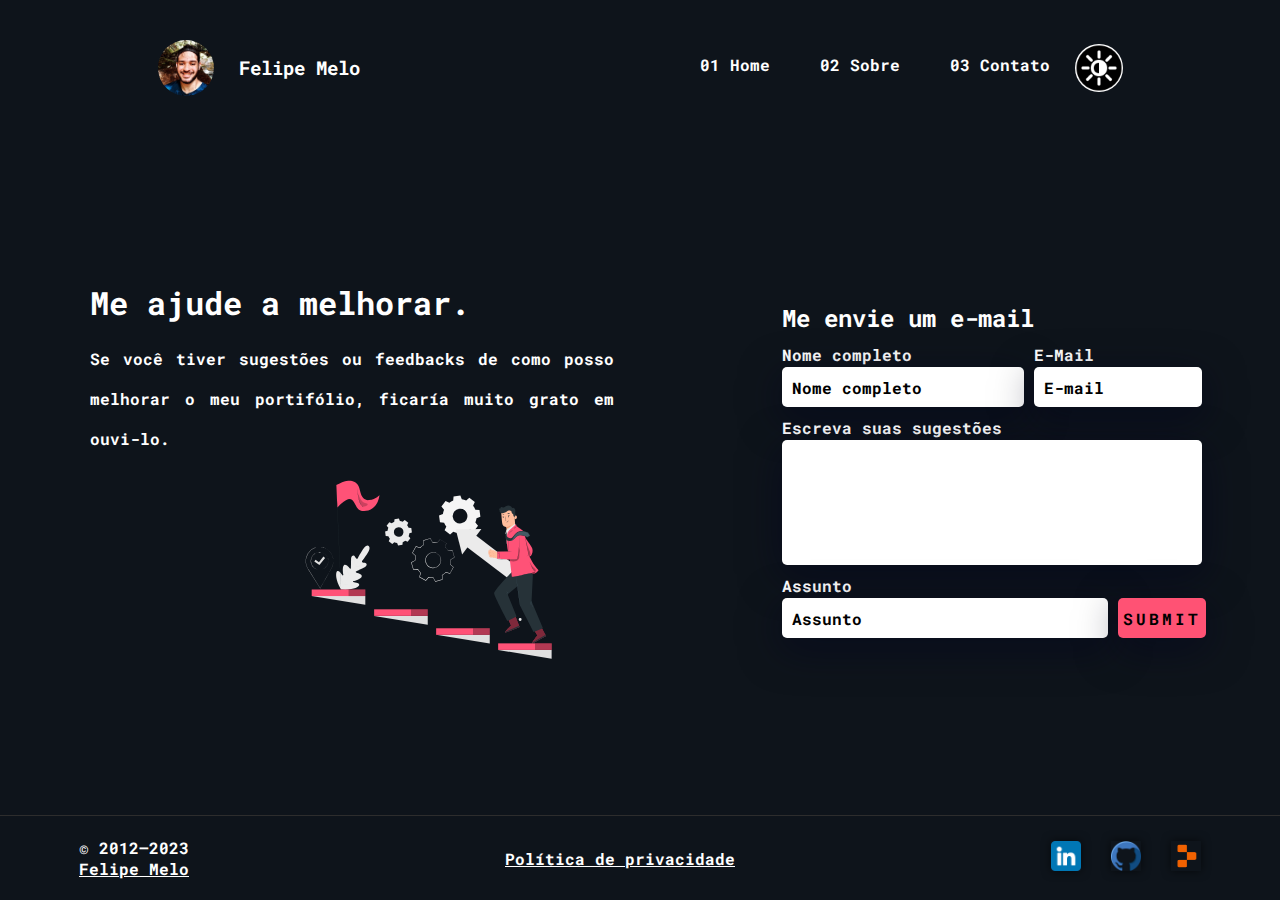
==== public/contato.html @ fcbf8673 "melhorando responssividade" ====
<!DOCTYPE html>
<html lang="en">
<head>
    <meta charset="UTF-8">
    <meta http-equiv="X-UA-Compatible" content="IE=edge">
    <meta name="viewport" content="width=device-width, initial-scale=1.0">
    <link rel="stylesheet" href="assets/css/contato/contato.css">
    <link rel="stylesheet" href="assets/css/common/header.css">
    <link rel="stylesheet" href="assets/css/common/scroll_bar.css">
    <link rel="stylesheet" href="assets/css/common/footer.css">
    <link rel="stylesheet" href="assets/css/contato/contato_responsive.css">
    <link rel="stylesheet" href="assets/css/common/menu_responsive.css">
    <title>Contato</title>
</head>
<body>
    <header class="header_tag">
        <div class="container">
            <a href="" class="header_my_info">
                <img class="header_avatar" src="assets/imgs/index/foto_de_perfil.jpg" alt="minha foto de apresentação">
                <span class="header_name">
                    <strong><h3>Felipe Melo</h3></strong>
                </span>
            </a>
            <div class="header_nav">
                <nav class="nav" role="navigation">
                    <ul class="nav_ul_menu">
                        <li class="nav_item">
                            <h4><strong>01</strong><a href="index.html"> Home</a></h4>
                        </li>
                        <li class="nav_item">
                            <h4><strong>02</strong><a href="sobre.html"> Sobre</a></h4>
                        </li>
                        <li class="nav_item">
                            <h4><strong>03</strong><a href="contato.html"> Contato</a></h4>
                        </li>
                    </ul>
                </nav>
                <button class="tema"></button>
            </div>
            <img src="assets/imgs/index/burger-bar.png" alt="menu" class="btn_menu" onclick="show_menu_bar()">
        </div>
    </header>
    <main class="container_main">
        <section class="left_container">
            <div>
                
                <section class="my_text">
                    <h1>
                        Me ajude a melhorar.
                    </h1>
                    <h4>
                        Se você tiver sugestões ou feedbacks de
                        como posso melhorar o meu portifólio, ficaría
                        muito grato em ouvi-lo.
                        
                    </h4>
                </section>
                
                <section class="my_animation">
                    <img src="assets/imgs/sobre/in-progress-animate.svg" class="svg_melhoria" alt="animação de melhoria continua">
                </section>
                    
                
            </div>
        </section>
        <section class="right_container">
            <form action="" class="form">
                <h2>Me envie um e-mail</h2>

                <div class="nome_email_container">
                    <label for="nome_completo" class="nome_completo"><strong>Nome completo</strong>
                        <input type="text" id="nome_completo" placeholder="Nome completo" autocomplete="name">
                    </label>
                    
                    <label for="e_mail" class="e_mail"><strong>E-Mail</strong>
                        <input type="email" id="e_mail" placeholder="E-mail" autocomplete="email">
                    </label>
                </div>

                <label for="dercricao"><strong>Escreva suas sugestões</strong></label>
                <textarea name="" id="dercricao" rows="5"></textarea>
                
                <div class="assunto_submit_container">
    
                    <label for="assunto" class="assunto "><strong>Assunto</strong>
                        <input type="text" id="assunto" placeholder="Assunto">
                    </label>

                    <label for="submit" class="label_btn_enviar">
                        <input type="submit" class="btn_enviar">
                    </label>
                </div>
            </form>
        </section>
    </main>
    <menu class="responsive_menu" id="responsive_menu">
        <div>
            <header class="header_responsive_menu">
                <img src="assets/imgs/index/reject.png" alt="botão de fechar" class="btn_fechar" onclick="hide_menu_bar()">
            </header>
            <nav>
                <ul class="nav_ul_responsive_menu">
                    <li class="nav_item">
                        <h4><strong>01</strong><a href="index.html"> Home</a></h4>
                    </li>
                    <li class="nav_item">
                        <h4><strong>02</strong><a href="sobre.html"> Sobre</a></h4>
                    </li>
                    <li class="nav_item">
                        <h4><strong>03</strong><a href="contato.html"> Contato</a></h4>
                    </li>
                </ul>
            </nav>
        </div>
        <button class="tema_menu"></button>
    </menu>
    <footer class="footer">
        <div>
            <h4>© 2012–2023 <a href=""> <br> Felipe Melo</a></h4>
        </div>
        <p>
            <a href="#" class="privacy_policy"><h4>Política de privacidade</h4></a>
        </p>
        <div class="contatos">
            <a href="https://www.linkedin.com/in/felipe-melo-441040174" target="_blank"><img src="assets/imgs/index/linkedin.png" alt="logo do linkedin"></a>
            <a href="https://github.com/FelpsMelow" target="_blank"><img src="assets/imgs/index/github.png" alt="logo do github"></a>
            <a href="https://replit.com/@FelpsMelow" target="_blank"><img src="assets/imgs/index/New_Replit_Logo.svg.png" alt="logo do replit"></a>
        </div>
    </footer>
    <script type="text/JavaScript" src="assets/js/common/responsive_header.js"></script>
</body>
</html>
---- public/assets/css/contato/contato.css ----
@import url('https://fonts.googleapis.com/css2?family=Roboto+Mono:ital,wght@0,100;1,100;1,200&display=swap');
@import url('https://fonts.googleapis.com/css2?family=Flow+Circular&display=swap');
body * {
    box-sizing: border-box;
    margin: 0;
    padding: 0;
    font-family: 'Roboto Mono', monospace;
}

body {
    overflow-x: hidden;
    margin: 0;
    background-color: #0e141b;
    color: white; /*Alterando a cor das fontes temporariamento por aqui*/
    display: flex;
    flex-direction: column;
    align-items: center;
}

.container_main {
    margin-top: 15vh;
    width: 100%;
    height: calc(85vh - 85px);
    display: flex;
    flex-direction: row;
}

.left_container {
    width: 55%;
    display: flex;
    flex-direction: column;
    justify-content: center;
    align-items: center;
}

.left_container div {
    width: 80%;
    padding: 20px;
    display: flex;
    flex-direction: column;
    text-align: left;
}

.my_text h1 {
    font-size: 2rem;
    margin-bottom: 15px;
}

.my_text h4 {
    font-size: 1rem;
    line-height: 40px;
    margin-bottom: 10px;
    text-align: justify;
}

.my_animation {
    width: 100%;
    display: flex;

    flex-direction: row;
    justify-content: end;
    align-items: flex-end;

}

.svg_melhoria {
    width: 300px;
    margin-right: 25px;
}






.right_container {
    width: 45%;
    display: flex;
    flex-direction: column;
    justify-content: center;
    align-items: center;
}

.form {
    width: 80%;
    display: flex;
    flex-direction: column;
    padding: 20px;
}

.form h2 {
    margin-bottom: 10px;
}

.nome_email_container {
    display: flex;
    flex-direction: row;
    justify-content: space-between;
}

.nome_completo {
    width: calc(60% - 10px);
}

.e_mail {
    width: 40%;
}

.form input::placeholder {
    color: black;
    font-weight: bolder;
}

input::content {
    color: black;
}

.form input {
    width: 100%;
    height: 40px;
    padding-left: 10px;
    margin-bottom: 10px;
    margin-top: 2px;
    border: none;
    outline: none;
    border-radius: 5px;
    box-shadow: 0px 10px 40px #02032083;
    color: #000000;
    font-size: 12pt;
    font-weight: bolder;
}

.form textarea {
    padding: 10px;
    resize: none;
    margin-bottom: 10px;
    margin-top: 2px;
    border: none;
    outline: none;
    border-radius: 5px;
    box-shadow: 0px 10px 40px #02032083;
    color: #000000;
    font-size: 12pt;
    font-weight: bolder;
}

.assunto_submit_container {
    display: flex;
    flex-direction: row;
    justify-content: space-between;
    align-items: flex-end;
}

.assunto {
    width: calc(80% - 10px);
}

.label_btn_enviar {
    width: 20%;
}

.btn_enviar {
    border: none;
    min-width: 88px;
    padding: 0 !important;
    border-radius: 8px;
    outline: none;
    text-transform: uppercase;
    font-weight: bolder;
    letter-spacing: 3px;
    color: #ffffff;
    margin-right: 20px;
    background-color: #ff5274;
    cursor: pointer;
    box-shadow: 0px 10px 20px -12px #854e07be;
}
---- public/assets/css/common/header.css ----
.header_tag {
    position: fixed;
    background-color: #0e141b;

}

/*Iniciando os elementos da página */
.btn_menu{
    display: none;
}

.responsive_menu {
    display: none;
}

.container {
    width: 100vw;
    height: 15vh;
    display: flex;
    flex-direction: row;
    justify-content: space-around;
    align-items: center;
}

.header_my_info {
    width: max-content;
    display: flex;
    flex-direction: row;
    align-items: center;
    text-decoration: none;
    color: white;
}

.header_avatar {
    width: 3.5rem;
    height: 3.5rem;
    border-radius: 50%;
    margin-right: 25px;
}

.header_nav {
    display: flex;
    flex-direction: row;
}

.nav_ul_menu {
    list-style: none;
    display: flex;
    flex-direction: row; 
}

.nav_item {
    cursor: pointer;
    padding: 10px 25px;
}

.nav_item h4 a {
    text-decoration: none;
    color: white;
}

.nav_item h4:hover {
    margin-top: 1px;
    border-bottom: 4px solid #ff5277;
}

button {
    width: 3rem;
    height: 3rem;
    background-image: url(../../imgs/index/mode.png);
    background-position: center center;
    background-size: cover;
    background-color: white;
    border: none;
    border-radius: 50%;
    display: flex;
    flex-direction: column;
    justify-content: center;
    align-items: center;
    cursor: pointer;

}
---- public/assets/css/common/scroll_bar.css ----
::-webkit-scrollbar-track {
    background-color: #F4F4F4;
}
::-webkit-scrollbar {
    width: 6px;
    background: #F4F4F4;
}
::-webkit-scrollbar-thumb {
    background: #161515d0;
}
---- public/assets/css/common/footer.css ----
.footer {
    width: 100%;
    height: 85px;
    display: flex;
    flex-direction: row;
    justify-content: space-around;
    align-items: center;
    padding: 20px 0;
    border-top: 1px solid #2d2d2d;
}

.footer div h4 a{
    color: white;
    width: max-content;
}

.privacy_policy {
    color: white;
}

.contatos {
    display: flex;
    flex-direction: row;
    justify-content: space-between;
    align-items: center;
    width: 150px;
}

.contatos a img {
    height: 30px;
    box-shadow: 0 0 10px rgba(0,0,0,0.6);
}
---- public/assets/css/contato/contato_responsive.css ----
@media screen and (max-width: 1150px) , (max-height: 560px) {
    .container_main {
        display: flex;
        flex-direction: column;
        align-items: center;
        height: max-content;
    }

    .left_container , .right_container {
        width: 100%;
        padding: 5px;
    }

    .left_container div {
        padding: 0;
    }

    .form {
        padding: 0;
    }

    .my_text {
        text-align: justify;
    }

    .svg_melhoria {
        margin: 0;
    }

    .form h2 {
      font-size: 1.2rem;
    }

    .nome_email_container {
        flex-direction: column;
    }

    .nome_completo {
        width: 100%;
    }
    
    .e_mail {
        width: 100%;
    }

    .assunto_submit_container {
        flex-direction: column;
    }

    .assunto {
        width: 100%;
    }

    .label_btn_enviar {
        width: 100%;
    }

    .footer {
        margin-top: 50px;
    }
}
---- public/assets/css/common/menu_responsive.css ----
@media screen and (max-width: 700px) { 

    .header_nav {
        display: none;
    }

    .btn_menu {
        display: block;
        width: 3rem;
        height: 3rem;
        cursor: pointer;
    }

    .responsive_menu {
        display: none;
        flex-direction: column;
        align-items: center;
        justify-content: space-between;
        position: fixed;
        right: 0;
        width: 150px;
        height: 100vh;
        background-color: #293038;
    }

    .header_responsive_menu {
        width: 100%;
        display: flex;
        flex-direction: row;
        justify-content: flex-end;
    }

    .btn_fechar {
        margin: 5px;
        display: block;
        width: 3rem;
        height: 3rem;
        cursor: pointer;
    }

    .nav_ul_responsive_menu {
        list-style: none;
        display: flex;
        flex-direction: column;
        margin-top: 15px;
    }

    .nav_ul_responsive_menu li {
        margin-bottom: 5px;
    }

    .tema_menu {
        margin-bottom: 20px;
    }

    .privacy_policy {
        display: none;
    }
}
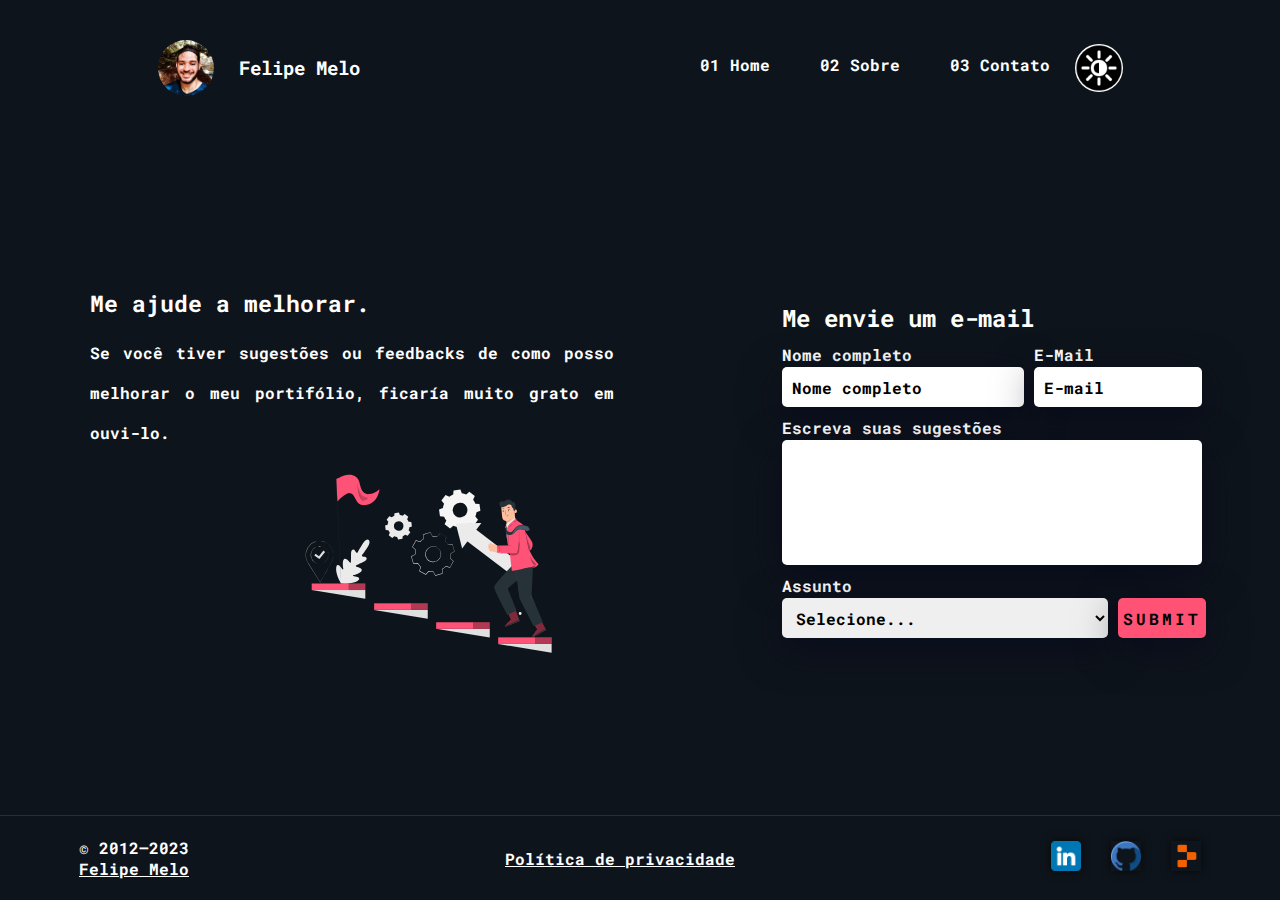
==== commit da89bd94: "mudando o input assunto de text > select" ====
--- a/public/contato.html
+++ b/public/contato.html
@@ -82,8 +82,12 @@
                 
                 <div class="assunto_submit_container">
     
-                    <label for="assunto" class="assunto "><strong>Assunto</strong>
-                        <input type="text" id="assunto" placeholder="Assunto">
+                    <label for="assunto" class="label_assunto "><strong>Assunto</strong>
+                        <select name="assunto" class="assunto" id="assubto">
+                            <option value="">Selecione...</option>
+                            <option value="">Sugestão</option>
+                            <option value="">Recrutamento</option>
+                        </select>
                     </label>
 
                     <label for="submit" class="label_btn_enviar">
--- a/public/assets/css/contato/contato.css
+++ b/public/assets/css/contato/contato.css
@@ -42,7 +42,7 @@
 }
 
 .my_text h1 {
-    font-size: 2rem;
+    font-size: 1.45rem;
     margin-bottom: 15px;
 }
 
@@ -67,11 +67,6 @@
     width: 300px;
     margin-right: 25px;
 }
-
-
-
-
-
 
 .right_container {
     width: 45%;
@@ -151,8 +146,23 @@
     align-items: flex-end;
 }
 
+.label_assunto {
+    width: calc(80% - 10px);
+}
+
 .assunto {
-    width: calc(80% - 10px);
+    width: 100%;
+    height: 40px;
+    padding-left: 10px;
+    margin-bottom: 10px;
+    margin-top: 2px;
+    border: none;
+    outline: none;
+    border-radius: 5px;
+    box-shadow: 0px 10px 40px #02032083;
+    color: #000000;
+    font-size: 12pt;
+    font-weight: bolder;
 }
 
 .label_btn_enviar {
--- a/public/assets/css/contato/contato_responsive.css
+++ b/public/assets/css/contato/contato_responsive.css
@@ -11,16 +11,16 @@
         padding: 5px;
     }
 
+    .left_container {
+        margin-bottom: 50px;
+    }
+
     .left_container div {
         padding: 0;
     }
 
     .form {
         padding: 0;
-    }
-
-    .my_text {
-        text-align: justify;
     }
 
     .svg_melhoria {
@@ -47,7 +47,7 @@
         flex-direction: column;
     }
 
-    .assunto {
+    .label_assunto {
         width: 100%;
     }
 
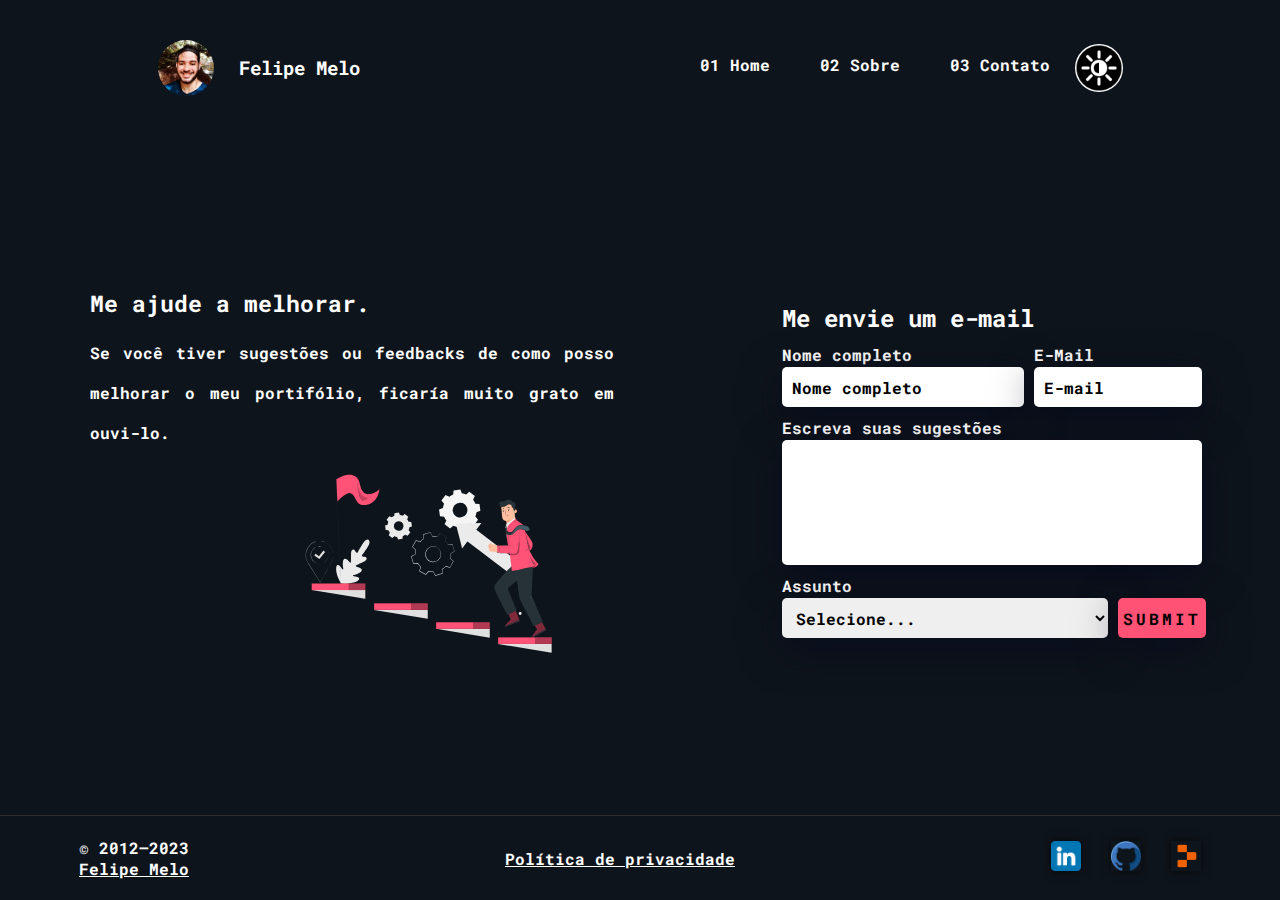
==== commit c605c484: "fazendo alguns ajustes na pagina index" ====
--- a/public/contato.html
+++ b/public/contato.html
@@ -15,7 +15,7 @@
 <body>
     <header class="header_tag">
         <div class="container">
-            <a href="" class="header_my_info">
+            <a href="index.html" class="header_my_info">
                 <img class="header_avatar" src="assets/imgs/index/foto_de_perfil.jpg" alt="minha foto de apresentação">
                 <span class="header_name">
                     <strong><h3>Felipe Melo</h3></strong>
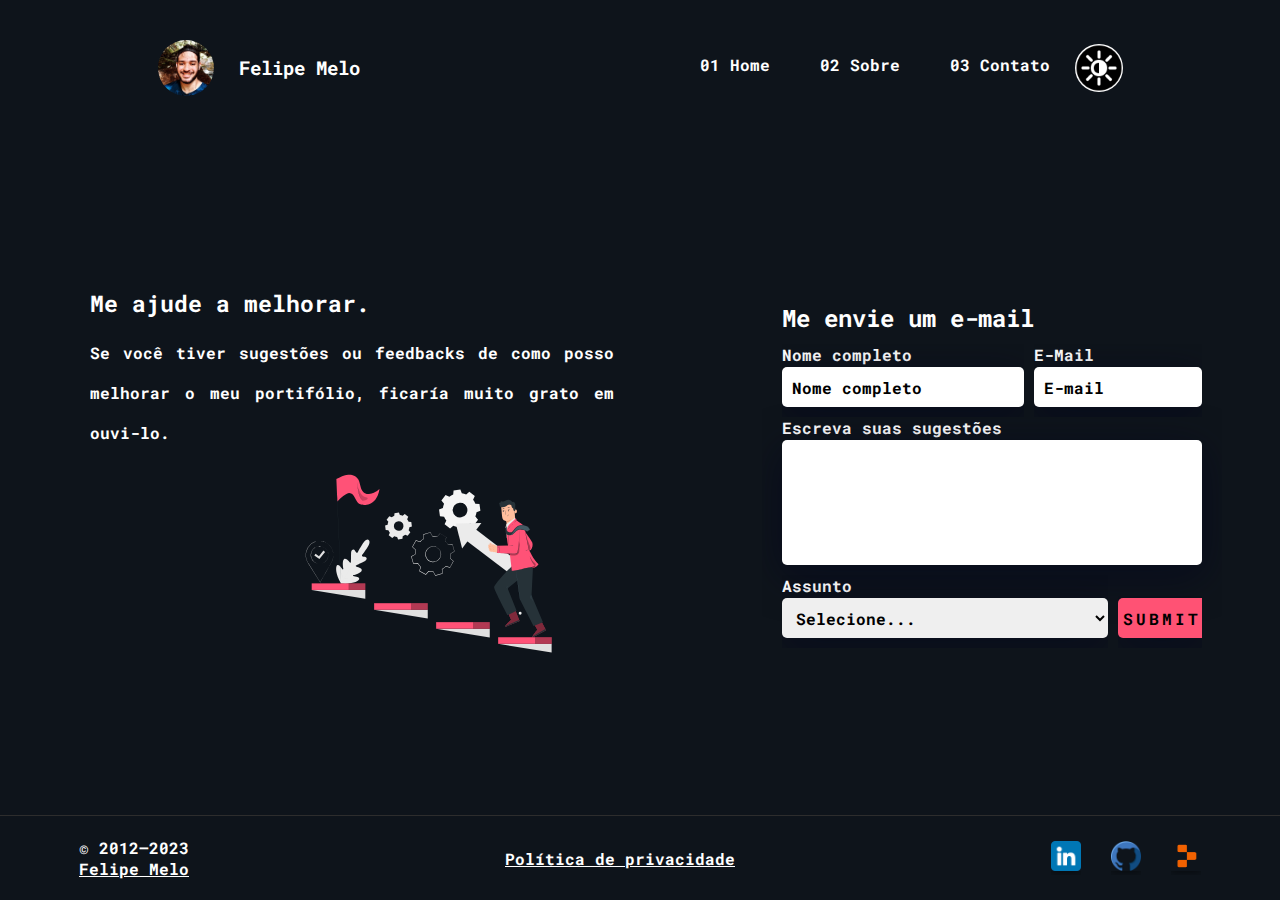
==== commit c35abd2d: "corrigindo overflow" ====
--- a/public/contato.html
+++ b/public/contato.html
@@ -111,7 +111,10 @@
                         <h4><strong>02</strong><a href="sobre.html"> Sobre</a></h4>
                     </li>
                     <li class="nav_item">
-                        <h4><strong>03</strong><a href="contato.html"> Contato</a></h4>
+                        <h4><strong>03</strong><a href="certificados.html"> Certificados</a></h4>
+                    </li>
+                    <li class="nav_item">
+                        <h4><strong>04</strong><a href="contato.html"> Contato</a></h4>
                     </li>
                 </ul>
             </nav>
--- a/public/assets/css/contato/contato.css
+++ b/public/assets/css/contato/contato.css
@@ -5,10 +5,10 @@
     margin: 0;
     padding: 0;
     font-family: 'Roboto Mono', monospace;
+    overflow-x: hidden;
 }
 
 body {
-    overflow-x: hidden;
     margin: 0;
     background-color: #0e141b;
     color: white; /*Alterando a cor das fontes temporariamento por aqui*/
@@ -56,7 +56,6 @@
 .my_animation {
     width: 100%;
     display: flex;
-
     flex-direction: row;
     justify-content: end;
     align-items: flex-end;
--- a/public/assets/css/contato/contato_responsive.css
+++ b/public/assets/css/contato/contato_responsive.css
@@ -1,5 +1,6 @@
 @media screen and (max-width: 1150px) , (max-height: 560px) {
     .container_main {
+        width: 95%;
         display: flex;
         flex-direction: column;
         align-items: center;
@@ -8,7 +9,7 @@
 
     .left_container , .right_container {
         width: 100%;
-        padding: 5px;
+        padding: 0;
     }
 
     .left_container {
@@ -16,19 +17,25 @@
     }
 
     .left_container div {
+        width: 100%;
         padding: 0;
     }
 
     .form {
+        width: 100%;
         padding: 0;
+    }
+
+    .form h2 {
+      font-size: 1.2rem;
+    }
+
+    .my_animation {
+        justify-content: center;
     }
 
     .svg_melhoria {
         margin: 0;
-    }
-
-    .form h2 {
-      font-size: 1.2rem;
     }
 
     .nome_email_container {
--- a/public/assets/css/common/menu_responsive.css
+++ b/public/assets/css/common/menu_responsive.css
@@ -1,4 +1,9 @@
 @media screen and (max-width: 700px) { 
+
+    .container {
+        justify-content: space-between;
+        padding: 0 20px;
+    }
 
     .header_nav {
         display: none;
@@ -12,14 +17,14 @@
     }
 
     .responsive_menu {
+        width: 200px;
+        height: 100vh;
         display: none;
         flex-direction: column;
         align-items: center;
         justify-content: space-between;
         position: fixed;
         right: 0;
-        width: 150px;
-        height: 100vh;
         background-color: #293038;
     }
 
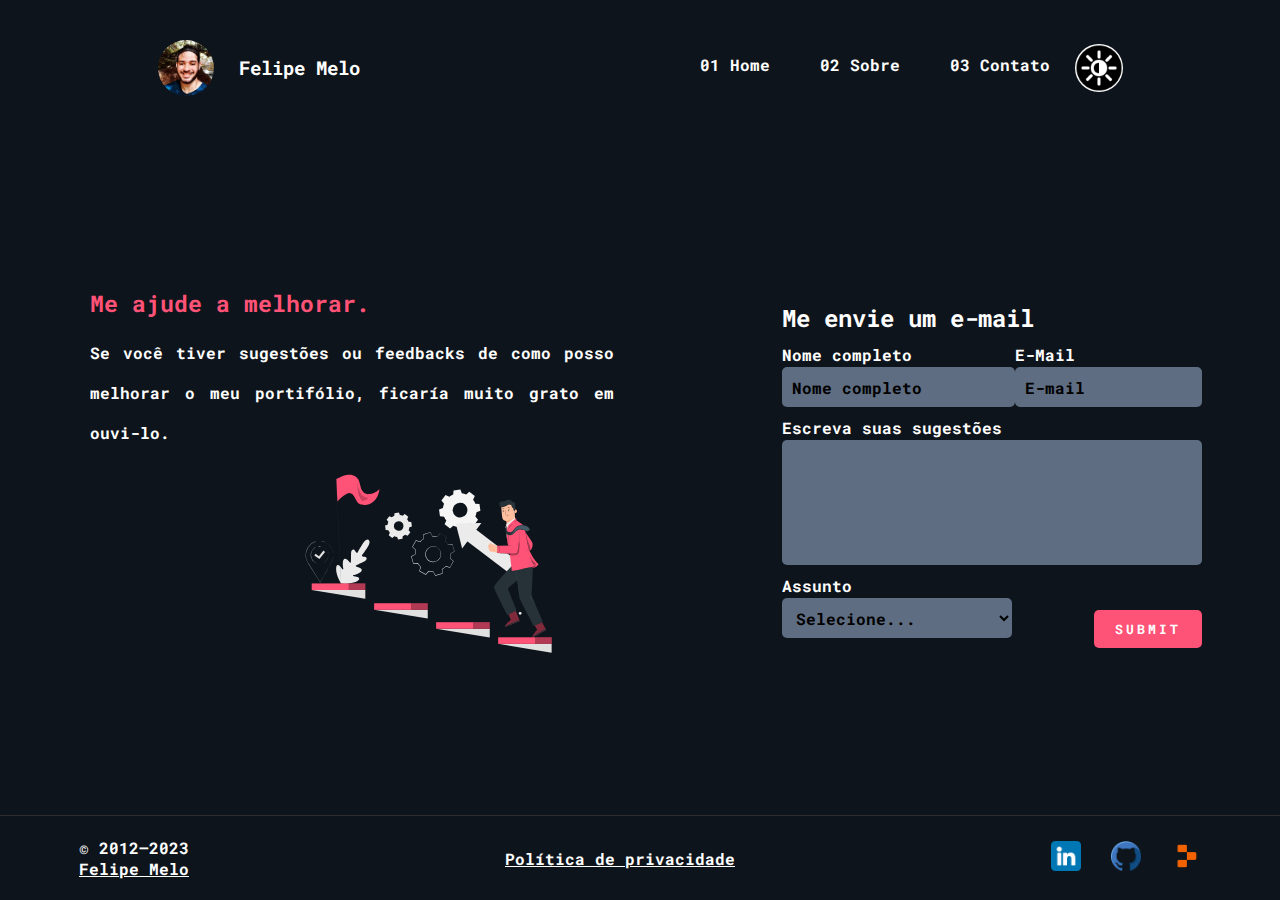
==== commit 9f627aef: "programando o botão de dark mode e light mode" ====
--- a/public/contato.html
+++ b/public/contato.html
@@ -1,5 +1,5 @@
 <!DOCTYPE html>
-<html lang="en">
+<html lang="en" class="html">
 <head>
     <meta charset="UTF-8">
     <meta http-equiv="X-UA-Compatible" content="IE=edge">
@@ -68,17 +68,17 @@
                 <h2>Me envie um e-mail</h2>
 
                 <div class="nome_email_container">
-                    <label for="nome_completo" class="nome_completo"><strong>Nome completo</strong>
-                        <input type="text" id="nome_completo" placeholder="Nome completo" autocomplete="name">
+                    <label for="nome_completo" class="label_nome_completo"><strong>Nome completo</strong>
+                        <input type="text" id="nome_completo" class="nome_completo" placeholder="Nome completo" autocomplete="name">
                     </label>
                     
-                    <label for="e_mail" class="e_mail"><strong>E-Mail</strong>
-                        <input type="email" id="e_mail" placeholder="E-mail" autocomplete="email">
+                    <label for="e_mail" class="e_meail"><strong>E-Mail</strong>
+                        <input type="email" id="e_mail" class="e_mail" placeholder="E-mail" autocomplete="email">
                     </label>
                 </div>
 
                 <label for="dercricao"><strong>Escreva suas sugestões</strong></label>
-                <textarea name="" id="dercricao" rows="5"></textarea>
+                <textarea name="" id="dercricao" class="descricao" rows="5"></textarea>
                 
                 <div class="assunto_submit_container">
     
@@ -135,5 +135,6 @@
         </div>
     </footer>
     <script type="text/JavaScript" src="assets/js/common/responsive_header.js"></script>
+    <script type="text/JavaScript" src="assets/js/common/change_color_thema.js"></script>
 </body>
 </html>--- a/public/assets/css/contato/contato.css
+++ b/public/assets/css/contato/contato.css
@@ -1,5 +1,7 @@
 @import url('https://fonts.googleapis.com/css2?family=Roboto+Mono:ital,wght@0,100;1,100;1,200&display=swap');
 @import url('https://fonts.googleapis.com/css2?family=Flow+Circular&display=swap');
+@import url('../common/color_themes.css');
+
 body * {
     box-sizing: border-box;
     margin: 0;
@@ -10,8 +12,8 @@
 
 body {
     margin: 0;
-    background-color: #0e141b;
-    color: white; /*Alterando a cor das fontes temporariamento por aqui*/
+    background-color: var(--body-bg);
+    color: var(--body-color);
     display: flex;
     flex-direction: column;
     align-items: center;
@@ -42,6 +44,7 @@
 }
 
 .my_text h1 {
+    color: var(--custom-text-color);
     font-size: 1.45rem;
     margin-bottom: 15px;
 }
@@ -92,16 +95,8 @@
     justify-content: space-between;
 }
 
-.nome_completo {
-    width: calc(60% - 10px);
-}
-
-.e_mail {
-    width: 40%;
-}
-
 .form input::placeholder {
-    color: black;
+    color: var(--input-placeholder-color);
     font-weight: bolder;
 }
 
@@ -109,7 +104,7 @@
     color: black;
 }
 
-.form input {
+.nome_completo, .e_mail, .assunto {
     width: 100%;
     height: 40px;
     padding-left: 10px;
@@ -118,13 +113,13 @@
     border: none;
     outline: none;
     border-radius: 5px;
-    box-shadow: 0px 10px 40px #02032083;
-    color: #000000;
+    background-color: var(--input-bg-color);
+    color: var(--input-text-color);
     font-size: 12pt;
     font-weight: bolder;
 }
 
-.form textarea {
+.descricao {
     padding: 10px;
     resize: none;
     margin-bottom: 10px;
@@ -132,8 +127,8 @@
     border: none;
     outline: none;
     border-radius: 5px;
-    box-shadow: 0px 10px 40px #02032083;
-    color: #000000;
+    background-color: var(--input-bg-color);
+    color: var(--input-text-color);
     font-size: 12pt;
     font-weight: bolder;
 }
@@ -145,41 +140,18 @@
     align-items: flex-end;
 }
 
-.label_assunto {
-    width: calc(80% - 10px);
-}
-
-.assunto {
-    width: 100%;
-    height: 40px;
-    padding-left: 10px;
-    margin-bottom: 10px;
-    margin-top: 2px;
-    border: none;
-    outline: none;
-    border-radius: 5px;
-    box-shadow: 0px 10px 40px #02032083;
-    color: #000000;
-    font-size: 12pt;
-    font-weight: bolder;
-}
-
-.label_btn_enviar {
-    width: 20%;
-}
-
 .btn_enviar {
     border: none;
+    width: 100%;
     min-width: 88px;
-    padding: 0 !important;
-    border-radius: 8px;
+    padding: 10px;
+    border-radius: 5px;
     outline: none;
     text-transform: uppercase;
     font-weight: bolder;
     letter-spacing: 3px;
-    color: #ffffff;
+    color: var(--btn-color);
     margin-right: 20px;
-    background-color: #ff5274;
+    background-color: var(--btn-bg-color);
     cursor: pointer;
-    box-shadow: 0px 10px 20px -12px #854e07be;
 }--- a/public/assets/css/common/header.css
+++ b/public/assets/css/common/header.css
@@ -1,6 +1,8 @@
+@import url('./color_themes.css');
+
 .header_tag {
     position: fixed;
-    background-color: #0e141b;
+    background-color: var(--header-bg);
 
 }
 
@@ -28,7 +30,7 @@
     flex-direction: row;
     align-items: center;
     text-decoration: none;
-    color: white;
+    color: var(--link-color);
 }
 
 .header_avatar {
@@ -56,7 +58,7 @@
 
 .nav_item h4 a {
     text-decoration: none;
-    color: white;
+    color: var(--link-color);
 }
 
 .nav_item h4:hover {
@@ -64,7 +66,7 @@
     border-bottom: 4px solid #ff5277;
 }
 
-button {
+.tema {
     width: 3rem;
     height: 3rem;
     background-image: url(../../imgs/index/mode.png);
@@ -78,5 +80,4 @@
     justify-content: center;
     align-items: center;
     cursor: pointer;
-
 }--- a/public/assets/css/common/footer.css
+++ b/public/assets/css/common/footer.css
@@ -1,3 +1,5 @@
+@import url(./color_themes.css);
+ 
 .footer {
     width: 100%;
     height: 85px;
@@ -6,16 +8,16 @@
     justify-content: space-around;
     align-items: center;
     padding: 20px 0;
-    border-top: 1px solid #2d2d2d;
+    border-top: 1px solid var(--header-border);
 }
 
 .footer div h4 a{
-    color: white;
+    color: var(--link-color);
     width: max-content;
 }
 
 .privacy_policy {
-    color: white;
+    color: var(--link-color);
 }
 
 .contatos {
@@ -28,5 +30,4 @@
 
 .contatos a img {
     height: 30px;
-    box-shadow: 0 0 10px rgba(0,0,0,0.6);
 }--- a/public/assets/css/contato/contato_responsive.css
+++ b/public/assets/css/contato/contato_responsive.css
@@ -22,12 +22,22 @@
     }
 
     .form {
-        width: 100%;
-        padding: 0;
+        width: 95%;
+        border-radius: 5px;
+        padding: 20px;
+        background-color: var(--form-bg);
+        color: var(--form-text-color);
     }
 
     .form h2 {
-      font-size: 1.2rem;
+        text-align: center;
+        font-size: 1.2rem;
+        margin-bottom: 20px;
+    }
+
+    .my_text {
+        margin-left: calc(5%/2);
+        width: 95%;
     }
 
     .my_animation {
--- a/public/assets/css/common/menu_responsive.css
+++ b/public/assets/css/common/menu_responsive.css
@@ -25,7 +25,7 @@
         justify-content: space-between;
         position: fixed;
         right: 0;
-        background-color: #293038;
+        background-color: var(--menu-bg);
     }
 
     .header_responsive_menu {
@@ -58,7 +58,24 @@
         margin-bottom: 20px;
     }
 
-    .privacy_policy {
+    .privacy_policy { /*Tirar daqui e colocar em uma
+                      folha de estilo que faça sentido*/
         display: none;
     }
+
+    button {
+        width: 3rem;
+        height: 3rem;
+        background-image: url(../../imgs/index/mode.png);
+        background-position: center center;
+        background-size: cover;
+        background-color: white;
+        border: none;
+        border-radius: 50%;
+        display: flex;
+        flex-direction: column;
+        justify-content: center;
+        align-items: center;
+        cursor: pointer;
+    }
 }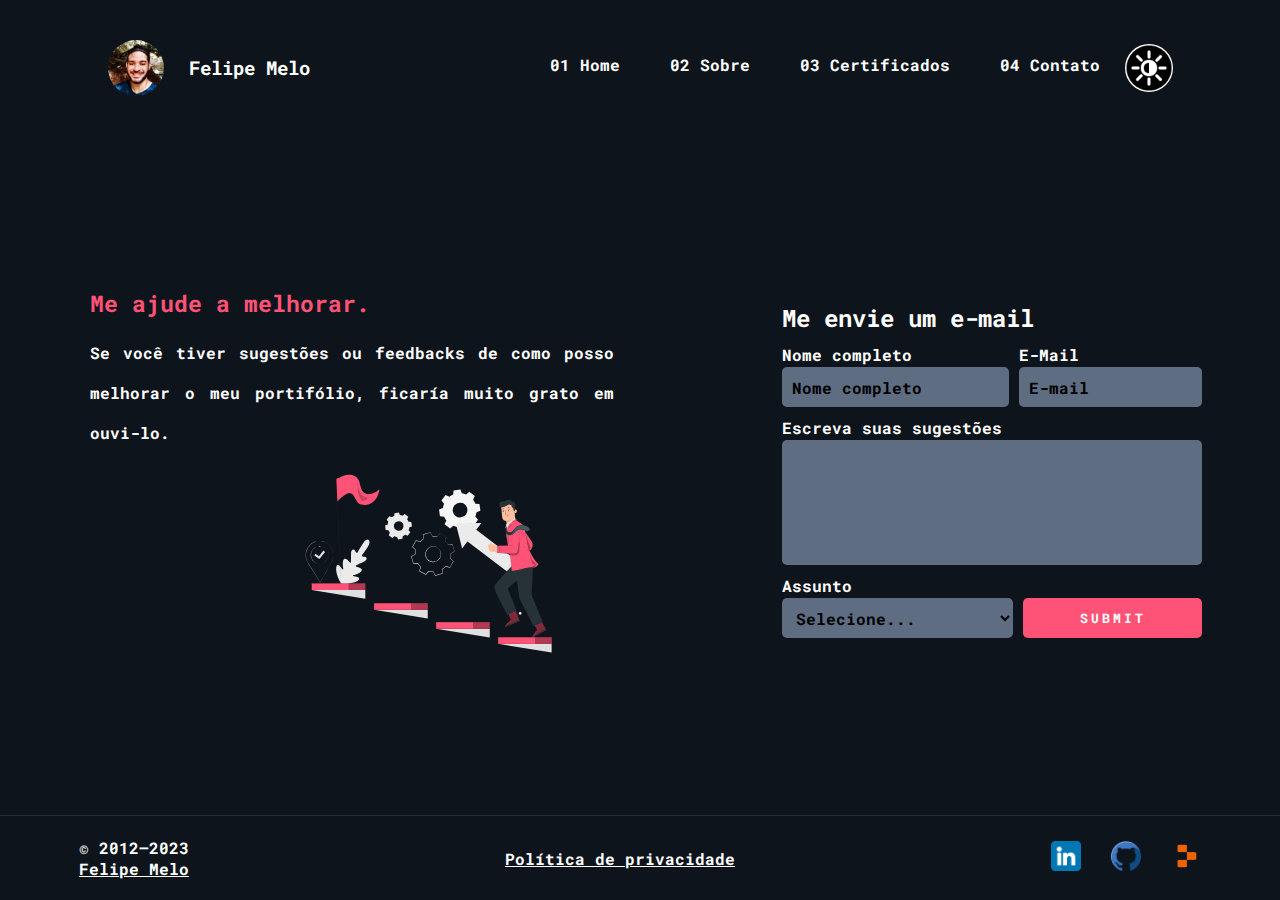
==== commit 51490263: "colocando o dark_mode e light_mode de maneira permanente" ====
--- a/public/contato.html
+++ b/public/contato.html
@@ -31,7 +31,10 @@
                             <h4><strong>02</strong><a href="sobre.html"> Sobre</a></h4>
                         </li>
                         <li class="nav_item">
-                            <h4><strong>03</strong><a href="contato.html"> Contato</a></h4>
+                            <h4><strong>03</strong><a href="certificados.html"> Certificados</a></h4>
+                        </li>
+                        <li class="nav_item">
+                            <h4><strong>04</strong><a href="contato.html"> Contato</a></h4>
                         </li>
                     </ul>
                 </nav>
@@ -72,7 +75,7 @@
                         <input type="text" id="nome_completo" class="nome_completo" placeholder="Nome completo" autocomplete="name">
                     </label>
                     
-                    <label for="e_mail" class="e_meail"><strong>E-Mail</strong>
+                    <label for="e_mail" class="label_e_mail"><strong>E-Mail</strong>
                         <input type="email" id="e_mail" class="e_mail" placeholder="E-mail" autocomplete="email">
                     </label>
                 </div>
--- a/public/assets/css/contato/contato.css
+++ b/public/assets/css/contato/contato.css
@@ -119,6 +119,10 @@
     font-weight: bolder;
 }
 
+.label_e_mail {
+    margin-left: 10px;
+}
+
 .descricao {
     padding: 10px;
     resize: none;
@@ -140,11 +144,20 @@
     align-items: flex-end;
 }
 
+.label_assunto {
+    width: 55%;
+}
+
+.label_btn_enviar {
+    width: calc(45% - 10px);
+}
+
 .btn_enviar {
     border: none;
     width: 100%;
+    height: 40px;
+    margin-bottom: 10px;
     min-width: 88px;
-    padding: 10px;
     border-radius: 5px;
     outline: none;
     text-transform: uppercase;
--- a/public/assets/css/contato/contato_responsive.css
+++ b/public/assets/css/contato/contato_responsive.css
@@ -33,6 +33,10 @@
         text-align: center;
         font-size: 1.2rem;
         margin-bottom: 20px;
+    }
+
+    .label_e_mail {
+        margin: 0;
     }
 
     .my_text {
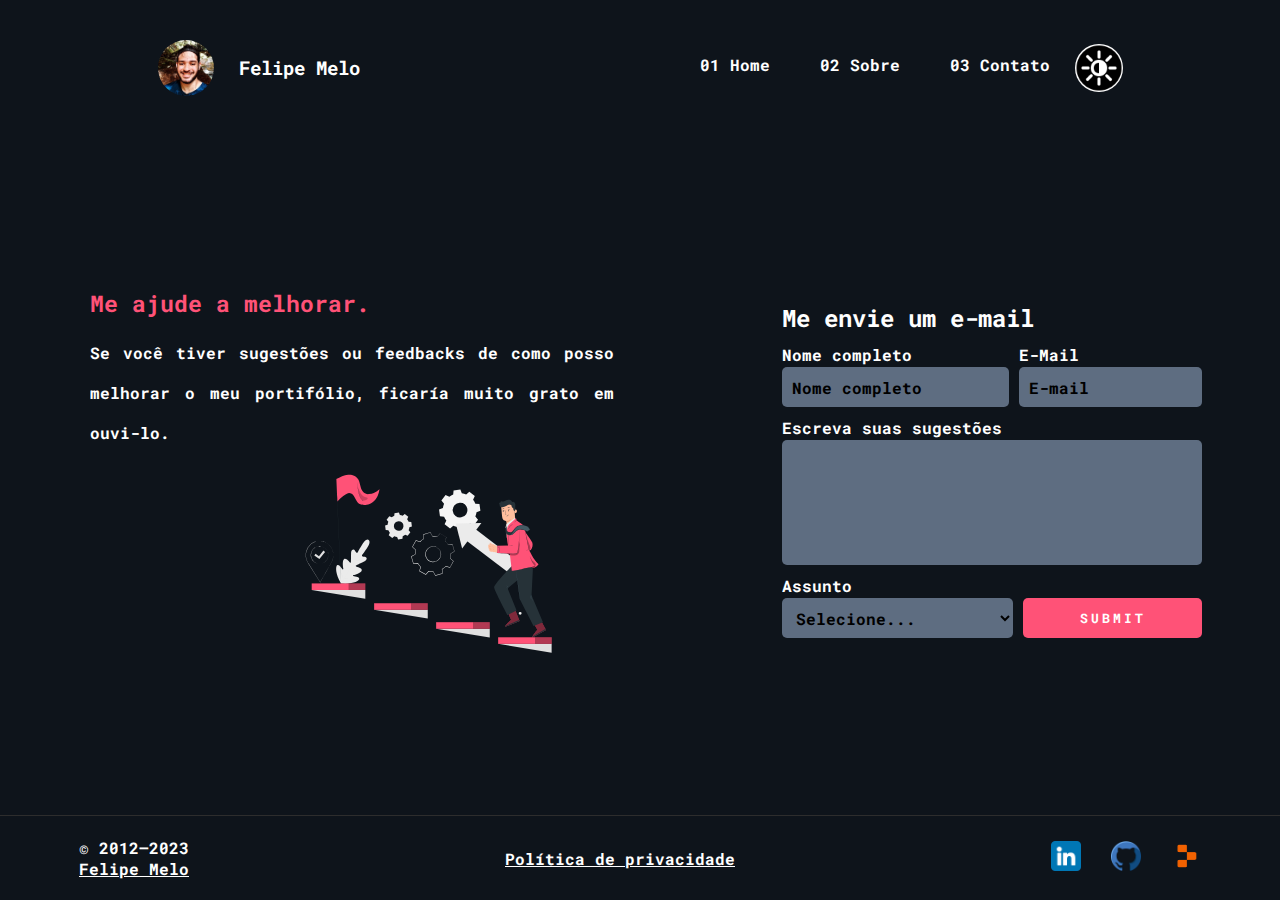
==== commit 50809456: "criando a pagina 'sobre'" ====
--- a/public/contato.html
+++ b/public/contato.html
@@ -31,10 +31,7 @@
                             <h4><strong>02</strong><a href="sobre.html"> Sobre</a></h4>
                         </li>
                         <li class="nav_item">
-                            <h4><strong>03</strong><a href="certificados.html"> Certificados</a></h4>
-                        </li>
-                        <li class="nav_item">
-                            <h4><strong>04</strong><a href="contato.html"> Contato</a></h4>
+                            <h4><strong>03</strong><a href="contato.html"> Contato</a></h4>
                         </li>
                     </ul>
                 </nav>
@@ -60,10 +57,8 @@
                 </section>
                 
                 <section class="my_animation">
-                    <img src="assets/imgs/sobre/in-progress-animate.svg" class="svg_melhoria" alt="animação de melhoria continua">
+                    <img src="assets/imgs/contato/in-progress-animate.svg" class="svg_melhoria" alt="animação de melhoria continua">
                 </section>
-                    
-                
             </div>
         </section>
         <section class="right_container">
@@ -114,10 +109,7 @@
                         <h4><strong>02</strong><a href="sobre.html"> Sobre</a></h4>
                     </li>
                     <li class="nav_item">
-                        <h4><strong>03</strong><a href="certificados.html"> Certificados</a></h4>
-                    </li>
-                    <li class="nav_item">
-                        <h4><strong>04</strong><a href="contato.html"> Contato</a></h4>
+                        <h4><strong>03</strong><a href="contato.html"> Contato</a></h4>
                     </li>
                 </ul>
             </nav>
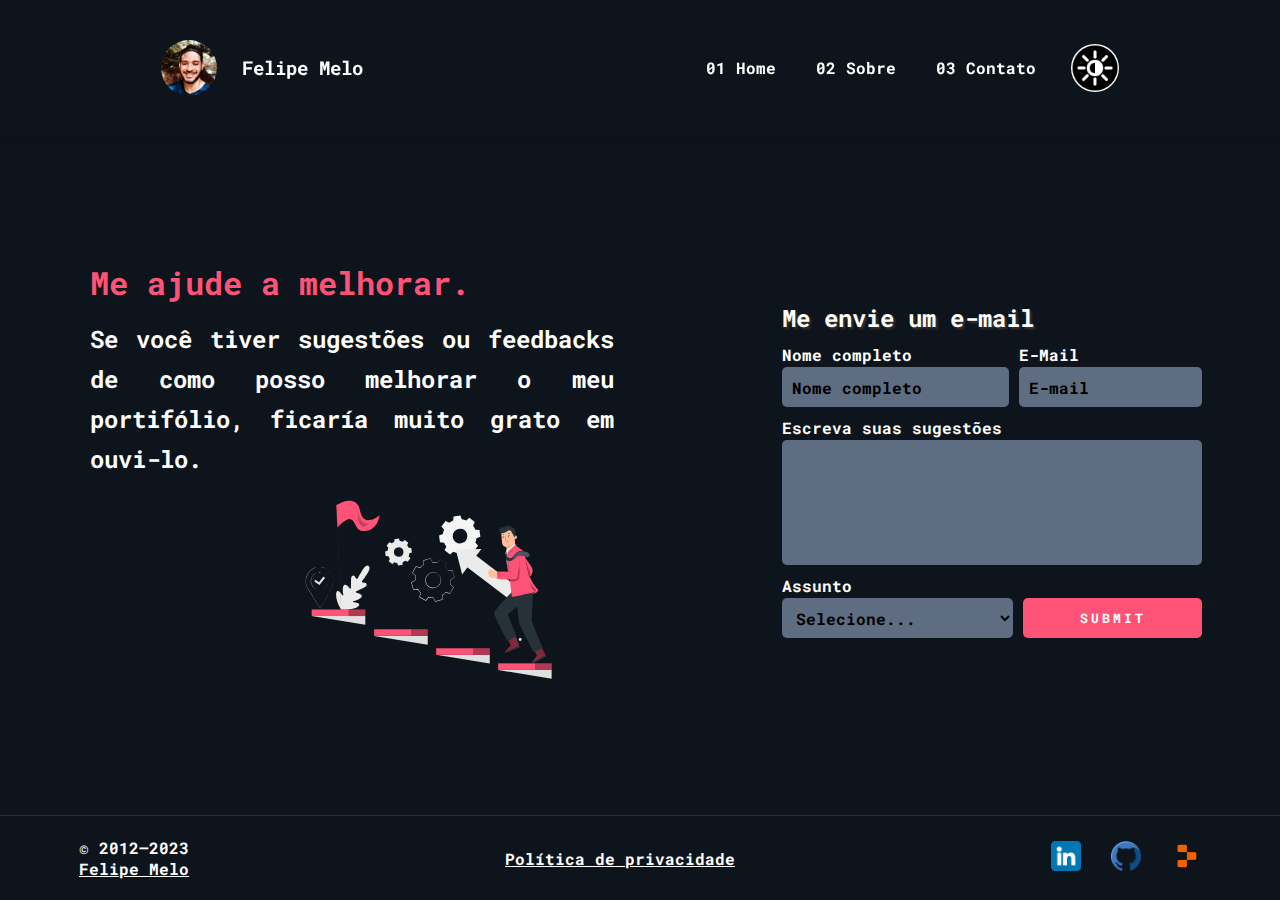
==== commit a94bac04: "criando pagina 'politica de privacidade'" ====
--- a/public/contato.html
+++ b/public/contato.html
@@ -121,7 +121,7 @@
             <h4>© 2012–2023 <a href=""> <br> Felipe Melo</a></h4>
         </div>
         <p>
-            <a href="#" class="privacy_policy"><h4>Política de privacidade</h4></a>
+            <a href="politica.html" class="privacy_policy"><h4>Política de privacidade</h4></a>
         </p>
         <div class="contatos">
             <a href="https://www.linkedin.com/in/felipe-melo-441040174" target="_blank"><img src="assets/imgs/index/linkedin.png" alt="logo do linkedin"></a>
--- a/public/assets/css/contato/contato.css
+++ b/public/assets/css/contato/contato.css
@@ -45,12 +45,12 @@
 
 .my_text h1 {
     color: var(--custom-text-color);
-    font-size: 1.45rem;
+    font-size: 2rem;
     margin-bottom: 15px;
 }
 
 .my_text h4 {
-    font-size: 1rem;
+    font-size: 1.5rem;
     line-height: 40px;
     margin-bottom: 10px;
     text-align: justify;
@@ -87,6 +87,7 @@
 
 .form h2 {
     margin-bottom: 10px;
+    text-shadow: var(--text-shadow) 0.1em 0.1em 0.1em;
 }
 
 .nome_email_container {
--- a/public/assets/css/common/header.css
+++ b/public/assets/css/common/header.css
@@ -3,7 +3,8 @@
 .header_tag {
     position: fixed;
     background-color: var(--header-bg);
-
+    z-index: 100;
+    box-shadow: 0 7px 20px RGBA(0,0,0,.15);
 }
 
 /*Iniciando os elementos da página */
@@ -45,6 +46,12 @@
     flex-direction: row;
 }
 
+.nav {
+  display: flex;
+  flex-direction: row;
+  align-items: center;
+}
+
 .nav_ul_menu {
     list-style: none;
     display: flex;
@@ -53,7 +60,11 @@
 
 .nav_item {
     cursor: pointer;
-    padding: 10px 25px;
+    padding: 5px 20px;
+}
+
+.nav_item:hover {
+    background-color: rgba(173, 165, 165, 0.425);
 }
 
 .nav_item h4 a {
@@ -62,8 +73,7 @@
 }
 
 .nav_item h4:hover {
-    margin-top: 1px;
-    border-bottom: 4px solid #ff5277;
+    border-bottom: 3.5px solid #ff5277;
 }
 
 .tema {
@@ -80,4 +90,5 @@
     justify-content: center;
     align-items: center;
     cursor: pointer;
+    margin-left: 15px;
 }--- a/public/assets/css/common/footer.css
+++ b/public/assets/css/common/footer.css
@@ -11,13 +11,13 @@
     border-top: 1px solid var(--header-border);
 }
 
-.footer div h4 a{
+.footer a{
     color: var(--link-color);
     width: max-content;
 }
 
-.privacy_policy {
-    color: var(--link-color);
+.footer a:hover {
+    color: var(--link-hover-color);
 }
 
 .contatos {
--- a/public/assets/css/contato/contato_responsive.css
+++ b/public/assets/css/contato/contato_responsive.css
@@ -43,6 +43,14 @@
         margin-left: calc(5%/2);
         width: 95%;
     }
+    
+    .my_text h1 {
+        font-size: 1.45rem;
+    }
+
+    .my_text h4 {
+        font-size: 1rem;
+    }
 
     .my_animation {
         justify-content: center;
--- a/public/assets/css/common/menu_responsive.css
+++ b/public/assets/css/common/menu_responsive.css
@@ -1,8 +1,11 @@
 @media screen and (max-width: 700px) { 
 
-    .container {
-        justify-content: space-between;
-        padding: 0 20px;
+    .responsive_menu div{
+       width: 100%;
+    }
+
+    .responsive_menu {
+        z-index: 100;
     }
 
     .header_nav {
